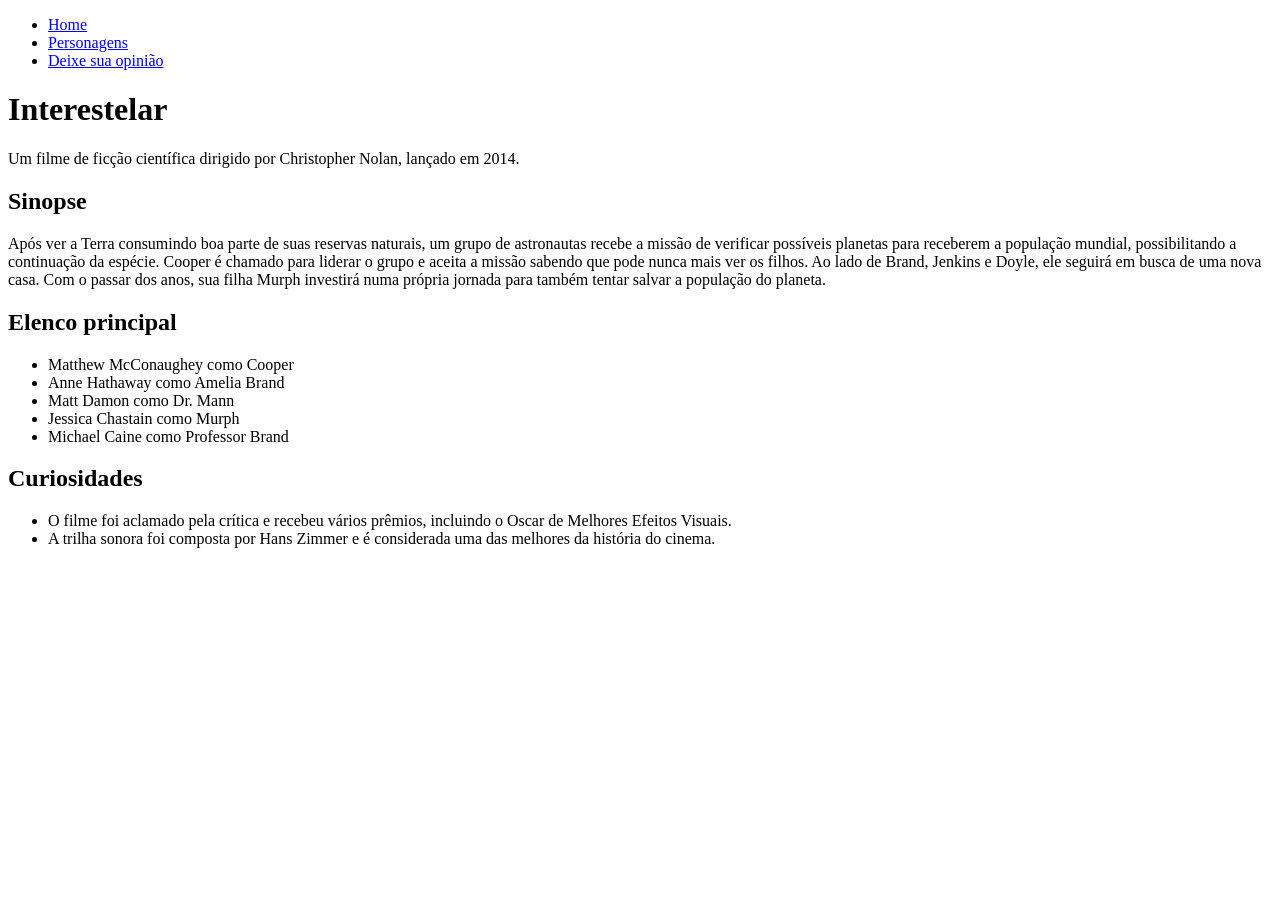
==== index.html @ 0f5fb320 "Iniciando projeto, adicionando arquivos iniciais do projeto." ====
<!DOCTYPE html>
<html lang="pt-br">

<head>
    <meta charset="UTF-8">
    <title>Interestelar</title>
    <link rel="stylesheet" href="styles.css">
    <link rel="icon" type="image/png" href="/imagens/icones/logo.png">
</head>

<body>
    <nav>
        <ul>
            <li><a href="#">Home</a></li>
            <li><a href=".html">Personagens</a></li>
            <li><a href="/forms.html">Deixe sua opinião</a></li>
        </ul>
    </nav>
    <header>
        <h1>Interestelar</h1>
        <p>Um filme de ficção científica dirigido por Christopher Nolan, lançado em 2014.</p>
    </header>
    <main>
        <section>
            <h2>Sinopse</h2>
            <p>Após ver a Terra consumindo boa parte de suas reservas naturais, um grupo de astronautas recebe a missão de verificar possíveis planetas para receberem a população mundial, possibilitando a continuação da espécie. Cooper é chamado para liderar o grupo e aceita a missão sabendo que pode nunca mais ver os filhos. Ao lado de Brand, Jenkins e Doyle, ele seguirá em busca de uma nova casa. Com o passar dos anos, sua filha Murph investirá numa própria jornada para também tentar salvar a população do planeta.</p>
        </section>
        <section>
            <h2>Elenco principal</h2>
            <ul>        
                <li>Matthew McConaughey como Cooper</li>
                <li>Anne Hathaway como Amelia Brand</li>
                <li>Matt Damon como Dr. Mann</li>
                <li>Jessica Chastain como Murph</li>
                <li>Michael Caine como Professor Brand</li>
            </ul>
        </section>
        <section>
            <h2>Curiosidades</h2>
            <ul>
                <li>O filme foi aclamado pela crítica e recebeu vários prêmios, incluindo o Oscar de Melhores Efeitos Visuais.</li>
                <li>A trilha sonora foi composta por Hans Zimmer e é considerada uma das melhores da história do cinema.</li>
            </ul>
        </section>
    </main>
    <footer>
        <p></p>
    </footer>
</body>

</html>
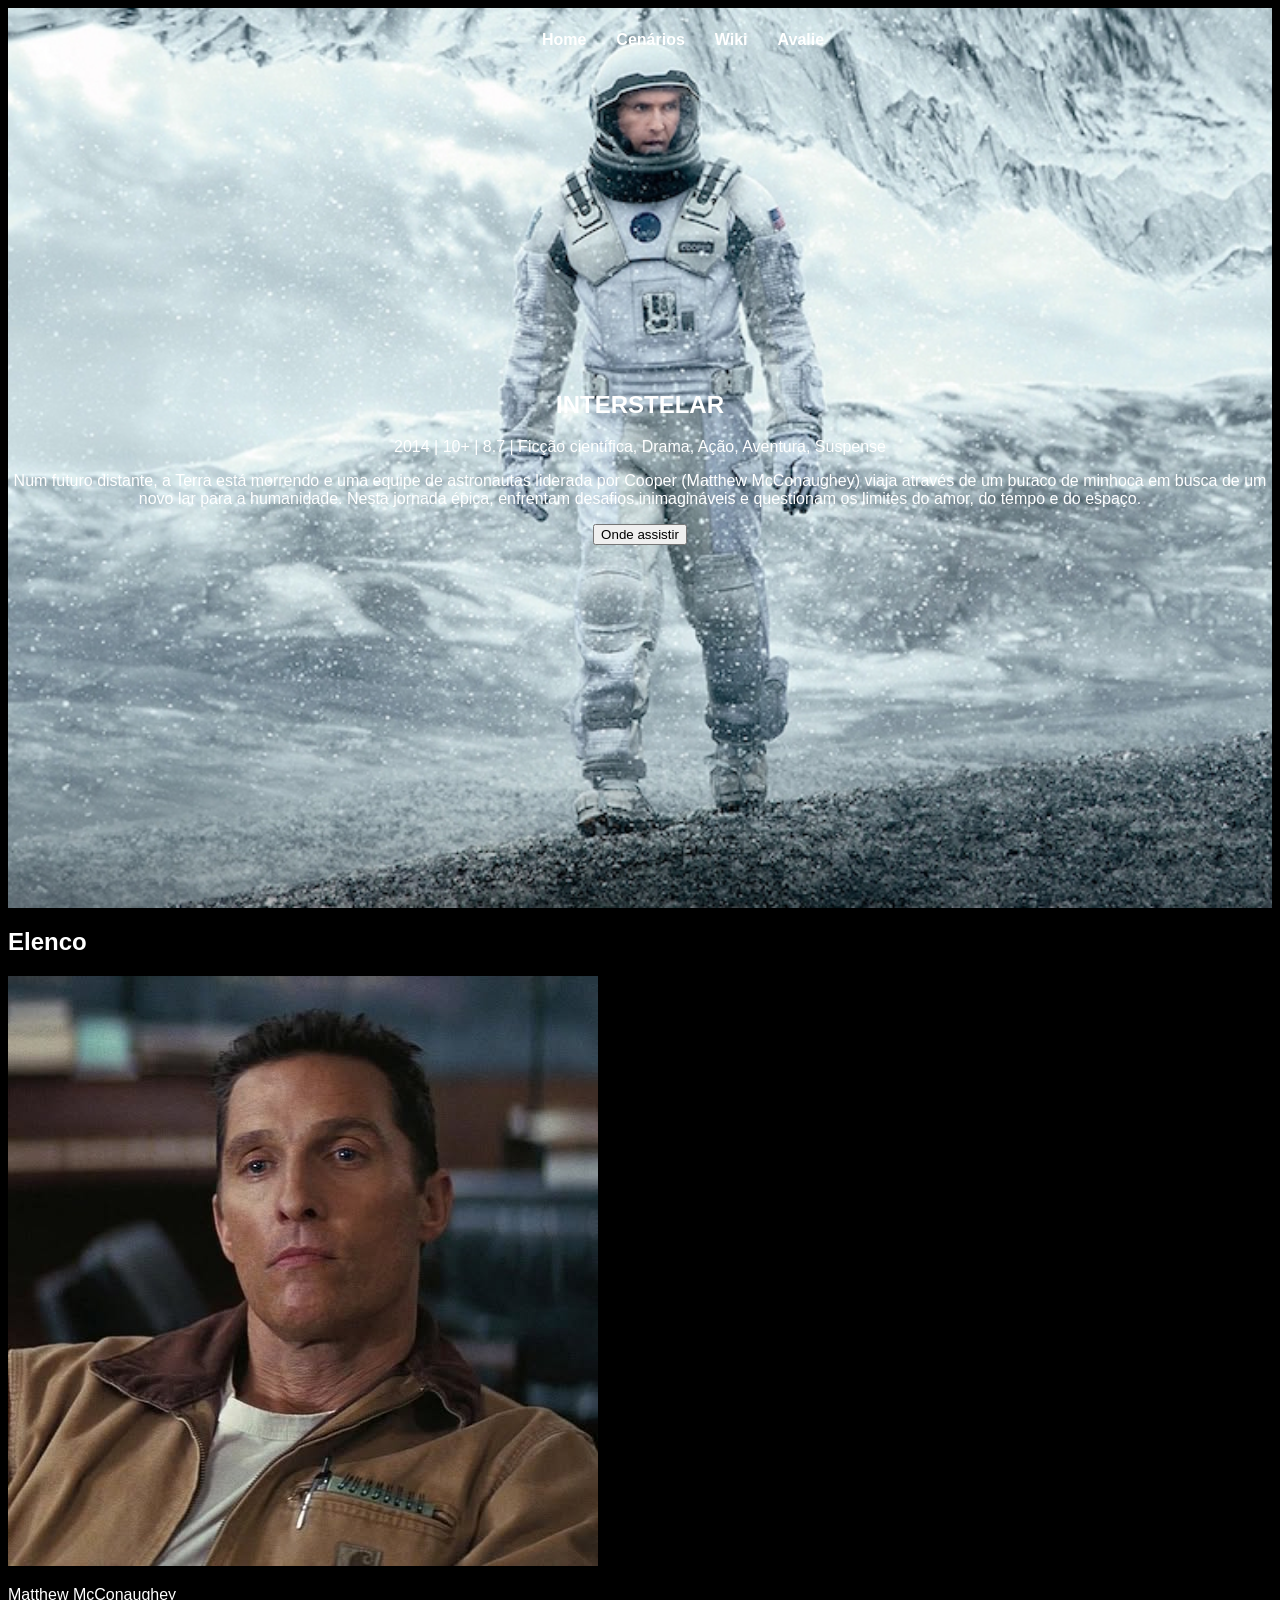
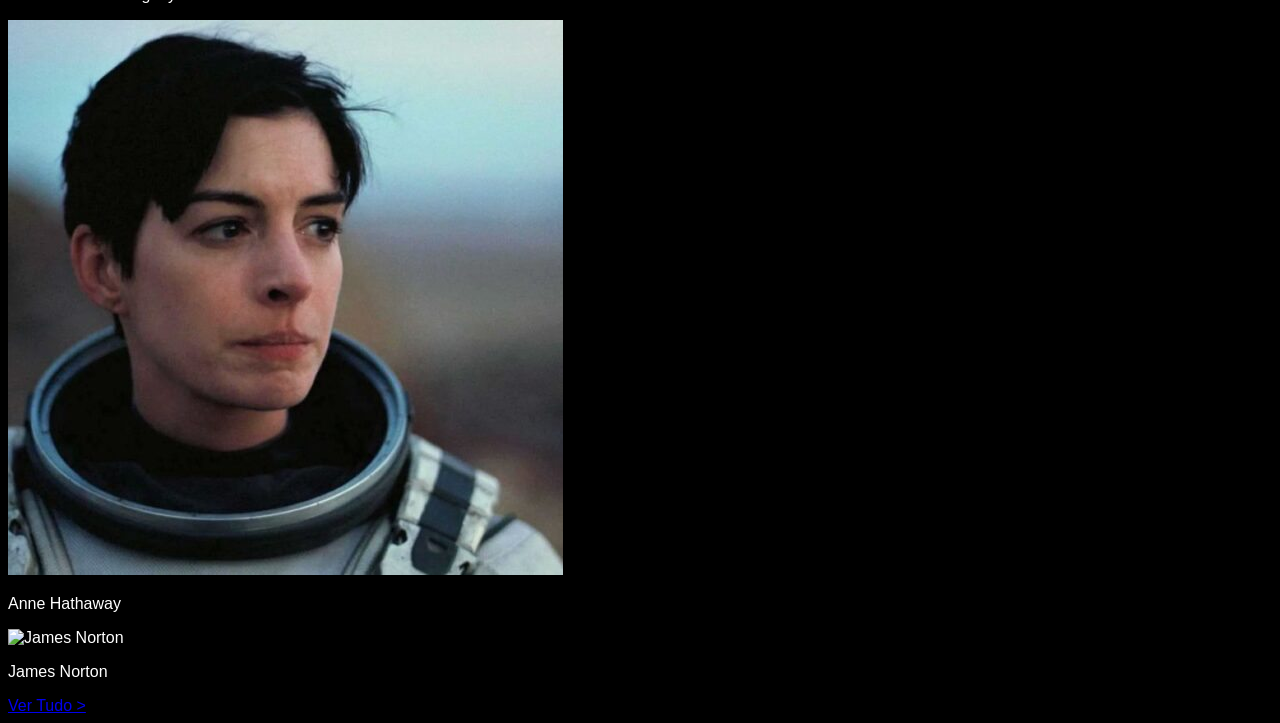
==== commit 96d6930f: "iniciando o codigo" ====
--- a/index.html
+++ b/index.html
@@ -1,51 +1,49 @@
 <!DOCTYPE html>
-<html lang="pt-br">
+<html lang="pt-BR">
+<head>
+  <meta charset="UTF-8">
+  <title>Interstelar</title>
+    <link rel="stylesheet" href="styles.css">
+</head>
+<body>
+  <header>
+    <nav class="navbar">
+      <ul>
+        <li><a href="#">Home</a></li>
+        <li><a href="#">Cenários</a></li>
+        <li><a href="#">Wiki</a></li>
+        <li><a href="#">Avalie</a></li>
+      </ul>
+    </nav>
+  </header>
 
-<head>
-    <meta charset="UTF-8">
-    <title>Interestelar</title>
-    <link rel="stylesheet" href="styles.css">
-    <link rel="icon" type="image/png" href="/imagens/icones/logo.png">
-</head>
+  <section class="hero">
+    <div>
+      <h1>INTERSTELAR</h1>
+      <p>2014 | 10+ | 8.7 | Ficção científica, Drama, Ação, Aventura, Suspense</p>
+      <p>
+        Num futuro distante, a Terra está morrendo e uma equipe de astronautas liderada por Cooper (Matthew McConaughey) viaja através de um buraco de minhoca em busca de um novo lar para a humanidade. Nesta jornada épica, enfrentam desafios inimagináveis e questionam os limites do amor, do tempo e do espaço.
+      </p>
+      <button>Onde assistir</button>
+    </div>
+  </section>
 
-<body>
-    <nav>
-        <ul>
-            <li><a href="#">Home</a></li>
-            <li><a href=".html">Personagens</a></li>
-            <li><a href="/forms.html">Deixe sua opinião</a></li>
-        </ul>
-    </nav>
-    <header>
-        <h1>Interestelar</h1>
-        <p>Um filme de ficção científica dirigido por Christopher Nolan, lançado em 2014.</p>
-    </header>
-    <main>
-        <section>
-            <h2>Sinopse</h2>
-            <p>Após ver a Terra consumindo boa parte de suas reservas naturais, um grupo de astronautas recebe a missão de verificar possíveis planetas para receberem a população mundial, possibilitando a continuação da espécie. Cooper é chamado para liderar o grupo e aceita a missão sabendo que pode nunca mais ver os filhos. Ao lado de Brand, Jenkins e Doyle, ele seguirá em busca de uma nova casa. Com o passar dos anos, sua filha Murph investirá numa própria jornada para também tentar salvar a população do planeta.</p>
-        </section>
-        <section>
-            <h2>Elenco principal</h2>
-            <ul>        
-                <li>Matthew McConaughey como Cooper</li>
-                <li>Anne Hathaway como Amelia Brand</li>
-                <li>Matt Damon como Dr. Mann</li>
-                <li>Jessica Chastain como Murph</li>
-                <li>Michael Caine como Professor Brand</li>
-            </ul>
-        </section>
-        <section>
-            <h2>Curiosidades</h2>
-            <ul>
-                <li>O filme foi aclamado pela crítica e recebeu vários prêmios, incluindo o Oscar de Melhores Efeitos Visuais.</li>
-                <li>A trilha sonora foi composta por Hans Zimmer e é considerada uma das melhores da história do cinema.</li>
-            </ul>
-        </section>
-    </main>
-    <footer>
-        <p></p>
-    </footer>
+  <section>
+    <h2>Elenco</h2>
+      <div> 
+        <img src="/imagens/elenco/matthew.jpg" alt="Matthew McConaughey">
+        <p>Matthew McConaughey</p>
+      </div>
+      <div>
+        <img src="/imagens/elenco/anne.jpg" alt="Anne Hathaway">
+        <p>Anne Hathaway</p>
+      </div>
+      <div>
+        <img src="foto3.jpg" alt="James Norton">
+        <p>James Norton</p>
+      </div>
+    </div>
+    <a href="#">Ver Tudo ></a>
+  </section>
 </body>
-
-</html>
+</html>    
--- a/styles.css
+++ b/styles.css
@@ -0,0 +1,37 @@
+body {
+  font-family: 'Open Sans', sans-serif;
+  color: #fff;
+  background-color: #000;
+}
+
+.navbar {
+  background: rgba(0,0,0,0.0);
+  padding: 15px;
+  position: fixed;
+  width: 100%;
+  top: 0;
+  z-index: 100;
+}
+
+.navbar ul {
+  list-style: none;
+  display: flex;
+  justify-content: center;
+  gap: 30px;
+}
+
+.navbar a {
+  color: #fff;
+  text-decoration: none;
+  font-weight: bold;
+}
+
+.hero {
+  height: 100vh;
+  background: url('/imagens/interstellar.webp') no-repeat center center/cover;
+  position: relative;
+  display: flex;
+  align-items: center;
+  justify-content: center;
+  text-align: center;
+}
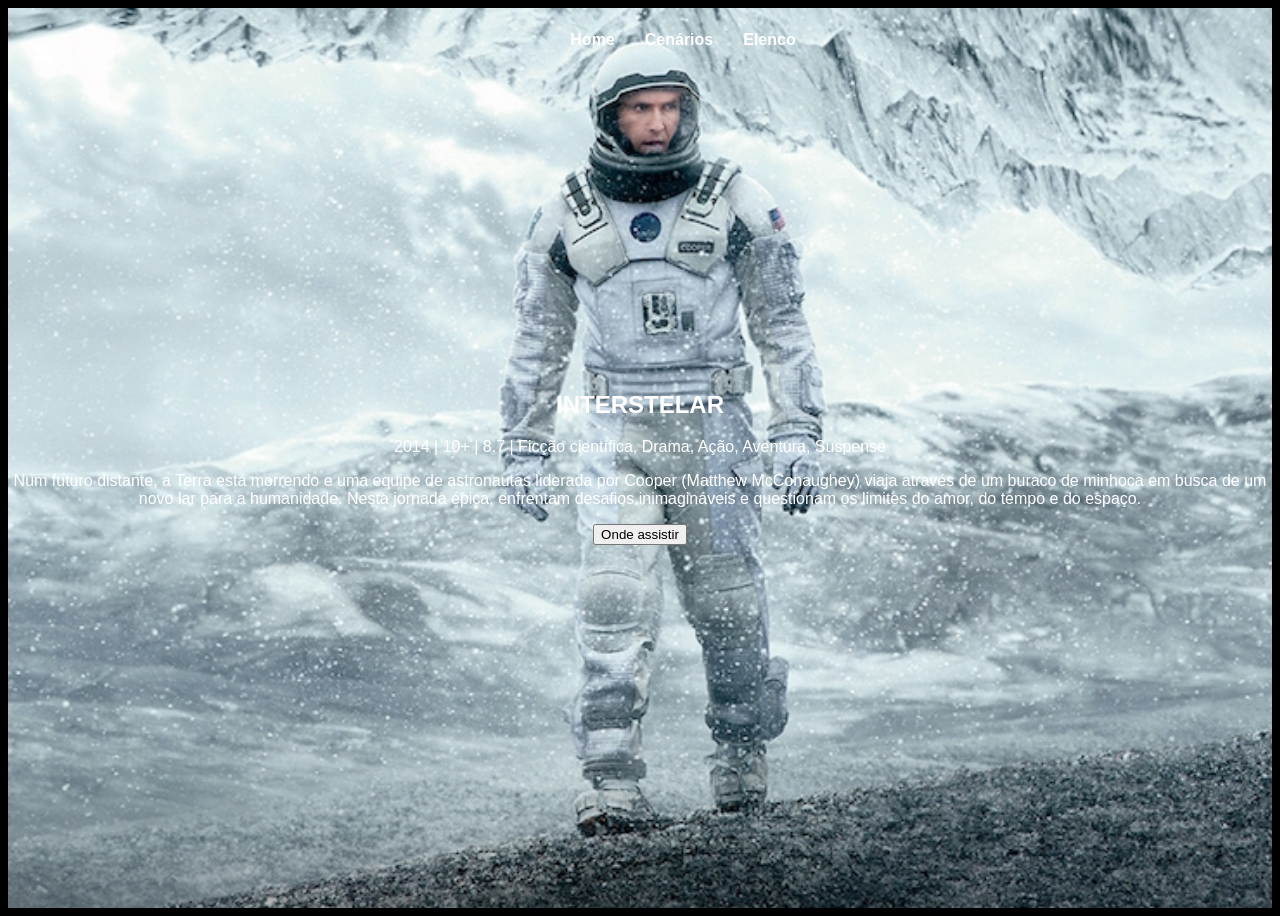
==== commit 032df9d7: "complementando o elenco" ====
--- a/index.html
+++ b/index.html
@@ -9,10 +9,9 @@
   <header>
     <nav class="navbar">
       <ul>
-        <li><a href="#">Home</a></li>
-        <li><a href="#">Cenários</a></li>
-        <li><a href="#">Wiki</a></li>
-        <li><a href="#">Avalie</a></li>
+        <li><a href="index.html">Home</a></li>
+        <li><a href="cenarios.html">Cenários</a></li>
+        <li><a href="elenco.html">Elenco</a></li>
       </ul>
     </nav>
   </header>
@@ -28,22 +27,6 @@
     </div>
   </section>
 
-  <section>
-    <h2>Elenco</h2>
-      <div> 
-        <img src="/imagens/elenco/matthew.jpg" alt="Matthew McConaughey">
-        <p>Matthew McConaughey</p>
-      </div>
-      <div>
-        <img src="/imagens/elenco/anne.jpg" alt="Anne Hathaway">
-        <p>Anne Hathaway</p>
-      </div>
-      <div>
-        <img src="foto3.jpg" alt="James Norton">
-        <p>James Norton</p>
-      </div>
-    </div>
-    <a href="#">Ver Tudo ></a>
-  </section>
+  
 </body>
 </html>    
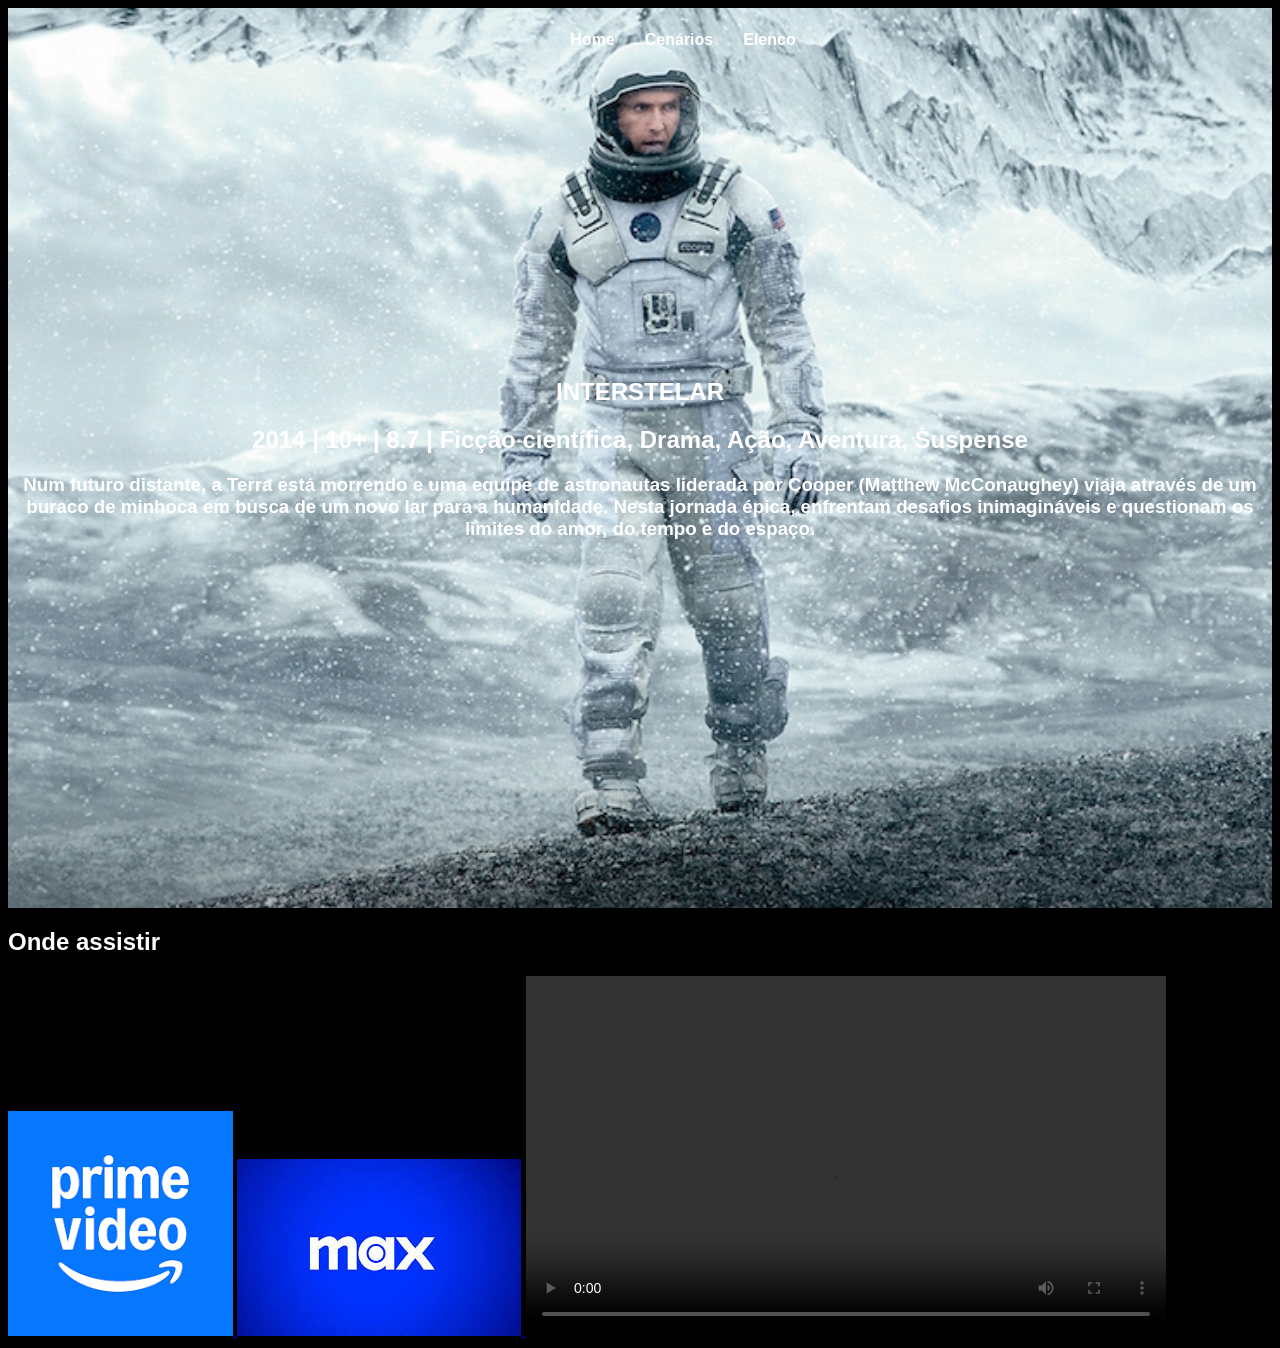
==== commit b91765a7: "adicionando informacoes" ====
--- a/index.html
+++ b/index.html
@@ -19,14 +19,30 @@
   <section class="hero">
     <div>
       <h1>INTERSTELAR</h1>
-      <p>2014 | 10+ | 8.7 | Ficção científica, Drama, Ação, Aventura, Suspense</p>
-      <p>
+      <h2>2014 | 10+ | 8.7 | Ficção científica, Drama, Ação, Aventura, Suspense</h2>
+      <h3>
         Num futuro distante, a Terra está morrendo e uma equipe de astronautas liderada por Cooper (Matthew McConaughey) viaja através de um buraco de minhoca em busca de um novo lar para a humanidade. Nesta jornada épica, enfrentam desafios inimagináveis e questionam os limites do amor, do tempo e do espaço.
-      </p>
-      <button>Onde assistir</button>
+      </h3>
     </div>
   </section>
 
-  
+  <section>
+    <h2>Onde assistir</h2>
+    <div>
+      <a href="https://www.primevideo.com/detail/0KQ9X8Z5L1QG2V3K7Z6F8X9Y0" target="_blank">
+        <img src="/imagens/prime.png" alt="Prime Video">
+      </a> 
+      <a href="https://www.hbomax.com/pt-br/series/urn:hbo:series:GXdu9QwL8rjHkQEAAAAA" target="_blank">
+        <img src="/imagens/MAX.jpg" alt="HBO Max">
+      </a>
+
+      <video width="640" height="360" controls>
+        <source src="./audio/trailer.mp4" type="trailer" />
+      </video>
+
+    </div>
+
+  </section>
+
 </body>
-</html>    +</html> 
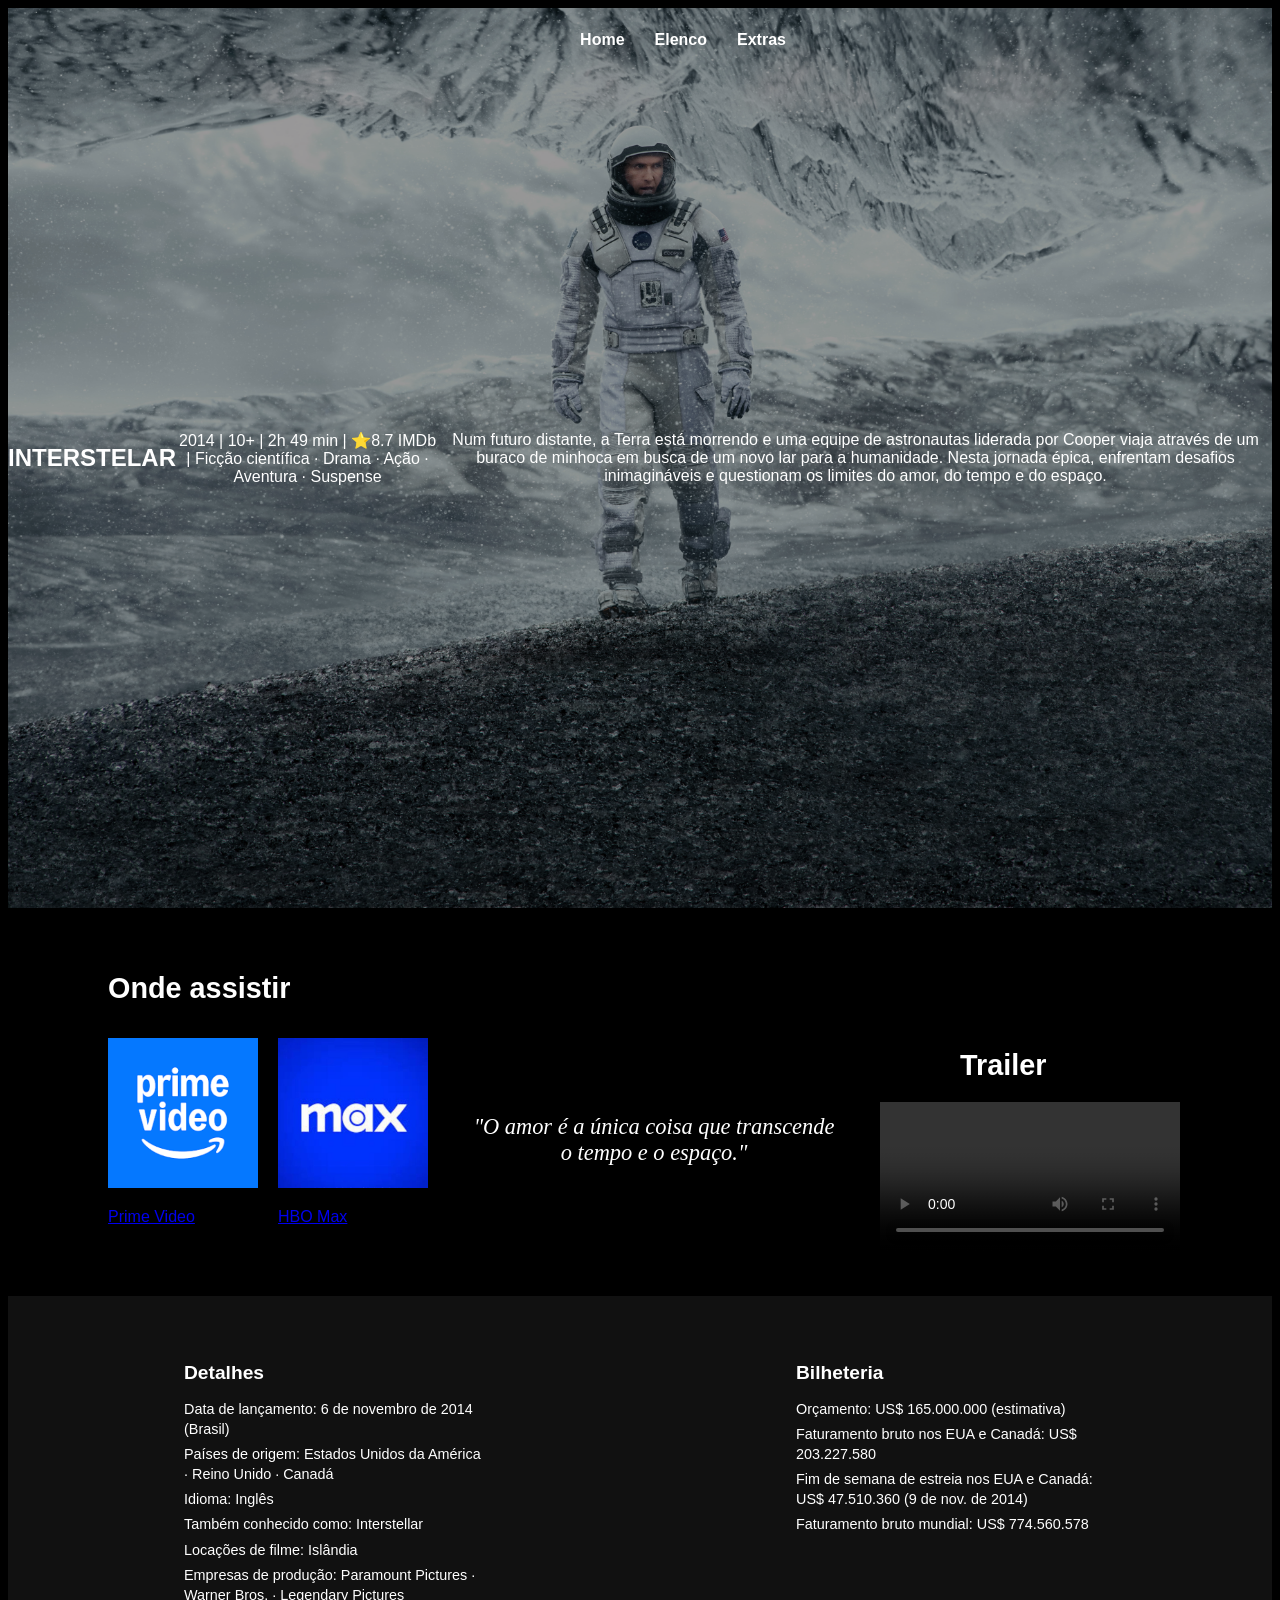
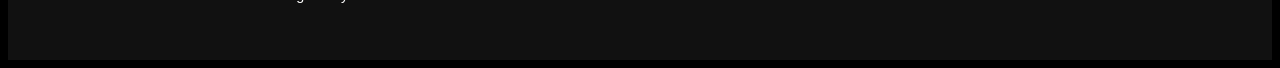
==== commit e9948001: "Progredindo no codigo da pagina principal." ====
--- a/index.html
+++ b/index.html
@@ -2,47 +2,73 @@
 <html lang="pt-BR">
 <head>
   <meta charset="UTF-8">
-  <title>Interstelar</title>
-    <link rel="stylesheet" href="styles.css">
+  <title>Interestelar</title>
+  <link rel="stylesheet" href="styles.css">
 </head>
 <body>
   <header>
     <nav class="navbar">
       <ul>
         <li><a href="index.html">Home</a></li>
-        <li><a href="cenarios.html">Cenários</a></li>
         <li><a href="elenco.html">Elenco</a></li>
+        <li><a href="extras.html">Extras</a></li>
       </ul>
     </nav>
   </header>
 
   <section class="hero">
+    <h1>INTERSTELAR</h1>
+    <p class="info"> 2014 | 10+ | 2h 49 min | ⭐8.7 IMDb | Ficção científica · Drama · Ação · Aventura · Suspense</p>
+    <p class="descricao">Num futuro distante, a Terra está morrendo e uma equipe de astronautas liderada por Cooper viaja através de um buraco de minhoca em busca de um novo lar para a humanidade. Nesta jornada épica, enfrentam desafios inimagináveis e questionam os limites do amor, do tempo e do espaço.</p>
+  </section>
+  
+<section class="onde-assistir">
+  <h2>Onde assistir</h2>
+
+  <div class="conteudo">
+    <div class="logos">
+      <a href="https://www.primevideo.com/-/pt/detail/Interestelar/0PUNMGZEWOMYFKR1XIGOLTL2YM" target="_blank">
+        <img src="/imagens/prime.png" alt="Prime Video">
+        <p>Prime Video</p>
+      </a>
+      <a href="https://www.hbomax.com/br/pt/movies/interestelar/aa5b9295-8f9c-44f5-809b-3f2b84badfbf?utm_source=universal_search" target="_blank">
+        <img src="/imagens/MAX.jpg" alt="HBO Max">
+        <p>HBO Max</p>
+      </a>
+    </div>
+
+    <div class="frase">
+      <p>"O amor é a única coisa que transcende o tempo e o espaço."</p>
+    </div>
+
     <div>
-      <h1>INTERSTELAR</h1>
-      <h2>2014 | 10+ | 8.7 | Ficção científica, Drama, Ação, Aventura, Suspense</h2>
-      <h3>
-        Num futuro distante, a Terra está morrendo e uma equipe de astronautas liderada por Cooper (Matthew McConaughey) viaja através de um buraco de minhoca em busca de um novo lar para a humanidade. Nesta jornada épica, enfrentam desafios inimagináveis e questionam os limites do amor, do tempo e do espaço.
-      </h3>
+      <h2>Trailer</h2>
+      <video controls>
+        <source src="/audio/trailer.mp4" type="video/mp4" />
+      </video>
     </div>
+  </div>
+</section>
+
+  <footer>
+  <section>
+    <h2>Detalhes</h2>
+    <p>Data de lançamento: 6 de novembro de 2014 (Brasil)</p>
+    <p>Países de origem: Estados Unidos da América · Reino Unido · Canadá</p>
+    <p>Idioma: Inglês</p>
+    <p>Também conhecido como: Interstellar</p>
+    <p>Locações de filme: Islândia</p>
+    <p>Empresas de produção: Paramount Pictures · Warner Bros. · Legendary Pictures</p>
   </section>
 
   <section>
-    <h2>Onde assistir</h2>
-    <div>
-      <a href="https://www.primevideo.com/detail/0KQ9X8Z5L1QG2V3K7Z6F8X9Y0" target="_blank">
-        <img src="/imagens/prime.png" alt="Prime Video">
-      </a> 
-      <a href="https://www.hbomax.com/pt-br/series/urn:hbo:series:GXdu9QwL8rjHkQEAAAAA" target="_blank">
-        <img src="/imagens/MAX.jpg" alt="HBO Max">
-      </a>
-
-      <video width="640" height="360" controls>
-        <source src="./audio/trailer.mp4" type="trailer" />
-      </video>
-
-    </div>
-
+    <h2>Bilheteria</h2>
+    <p>Orçamento: US$ 165.000.000 (estimativa)</p>
+    <p>Faturamento bruto nos EUA e Canadá: US$ 203.227.580</p>
+    <p>Fim de semana de estreia nos EUA e Canadá: US$ 47.510.360 (9 de nov. de 2014)</p>
+    <p>Faturamento bruto mundial: US$ 774.560.578</p>
   </section>
+</footer>
 
 </body>
 </html> 
--- a/styles.css
+++ b/styles.css
@@ -1,5 +1,5 @@
 body {
-  font-family: 'Open Sans', sans-serif;
+  font-family: 'Arial', sans-serif;
   color: #fff;
   background-color: #000;
 }
@@ -28,10 +28,112 @@
 
 .hero {
   height: 100vh;
-  background: url('/imagens/interstellar.webp') no-repeat center center/cover;
+   background: url('/imagens/interestellar.jpg') no-repeat center center/cover;
   position: relative;
   display: flex;
   align-items: center;
   justify-content: center;
   text-align: center;
 }
+
+.hero::before {
+  content: "";
+  position: absolute;
+  top: 0; left: 0; right: 0; bottom: 0;
+  background: rgba(0,0,0,0.4);
+}
+.hero h1, .hero p {
+  position: relative;
+  z-index: 1;
+}
+
+.onde-assistir {
+  padding: 40px 20px;
+}
+
+.onde-assistir h2 {
+  margin-bottom: 20px;
+  font-size: 1.8em;
+  text-align: left;
+  margin-left: 80px;
+}
+
+.conteudo {
+  display: grid;
+  grid-template-columns: 1fr 1fr 1fr;
+  align-items: center;
+  gap: 40px;
+}
+
+.logos {
+  display: flex;
+  gap: 20px;
+  justify-content: flex-start;
+  margin-left: 80px;
+}
+
+.logos img {
+  width: 150px;
+  height: auto;
+}
+
+.frase {
+  text-align: center;
+  font-family: 'Cinzel', serif;
+  font-size: 1.4em;
+  font-style: italic;
+  color: var(--cor-destaque);
+}
+
+.trailer {
+  display: flex;
+  justify-content: flex-start;
+  margin-left: -40px;
+}
+
+.trailer video {
+  max-width: 600px;
+  width: 100%;
+  border: 2px solid var(--cor-texto);
+  border-radius: 8px;
+}
+/* Responsividade */
+@media (max-width: 900px) {
+  .conteudo {
+    flex-direction: column;
+    align-items: center;
+  }
+  .onde-assistir h2 {
+    text-align: center;
+  }
+  .trailer {
+    justify-content: center;
+  }
+}
+
+footer {
+  background-color: #111;
+  padding: 40px 20px;
+  display: flex;
+  justify-content: space-around;
+  flex-wrap: wrap;
+  color: #fff;
+}
+
+footer section {
+  max-width: 300px;
+  margin: 10px;
+}
+
+footer h2 {
+  margin-bottom: 15px;
+  font-size: 1.2em;
+  color: #fff;
+}
+
+footer p {
+  margin: 5px 0;
+  font-size: 0.9em;
+  line-height: 1.4;
+}
+
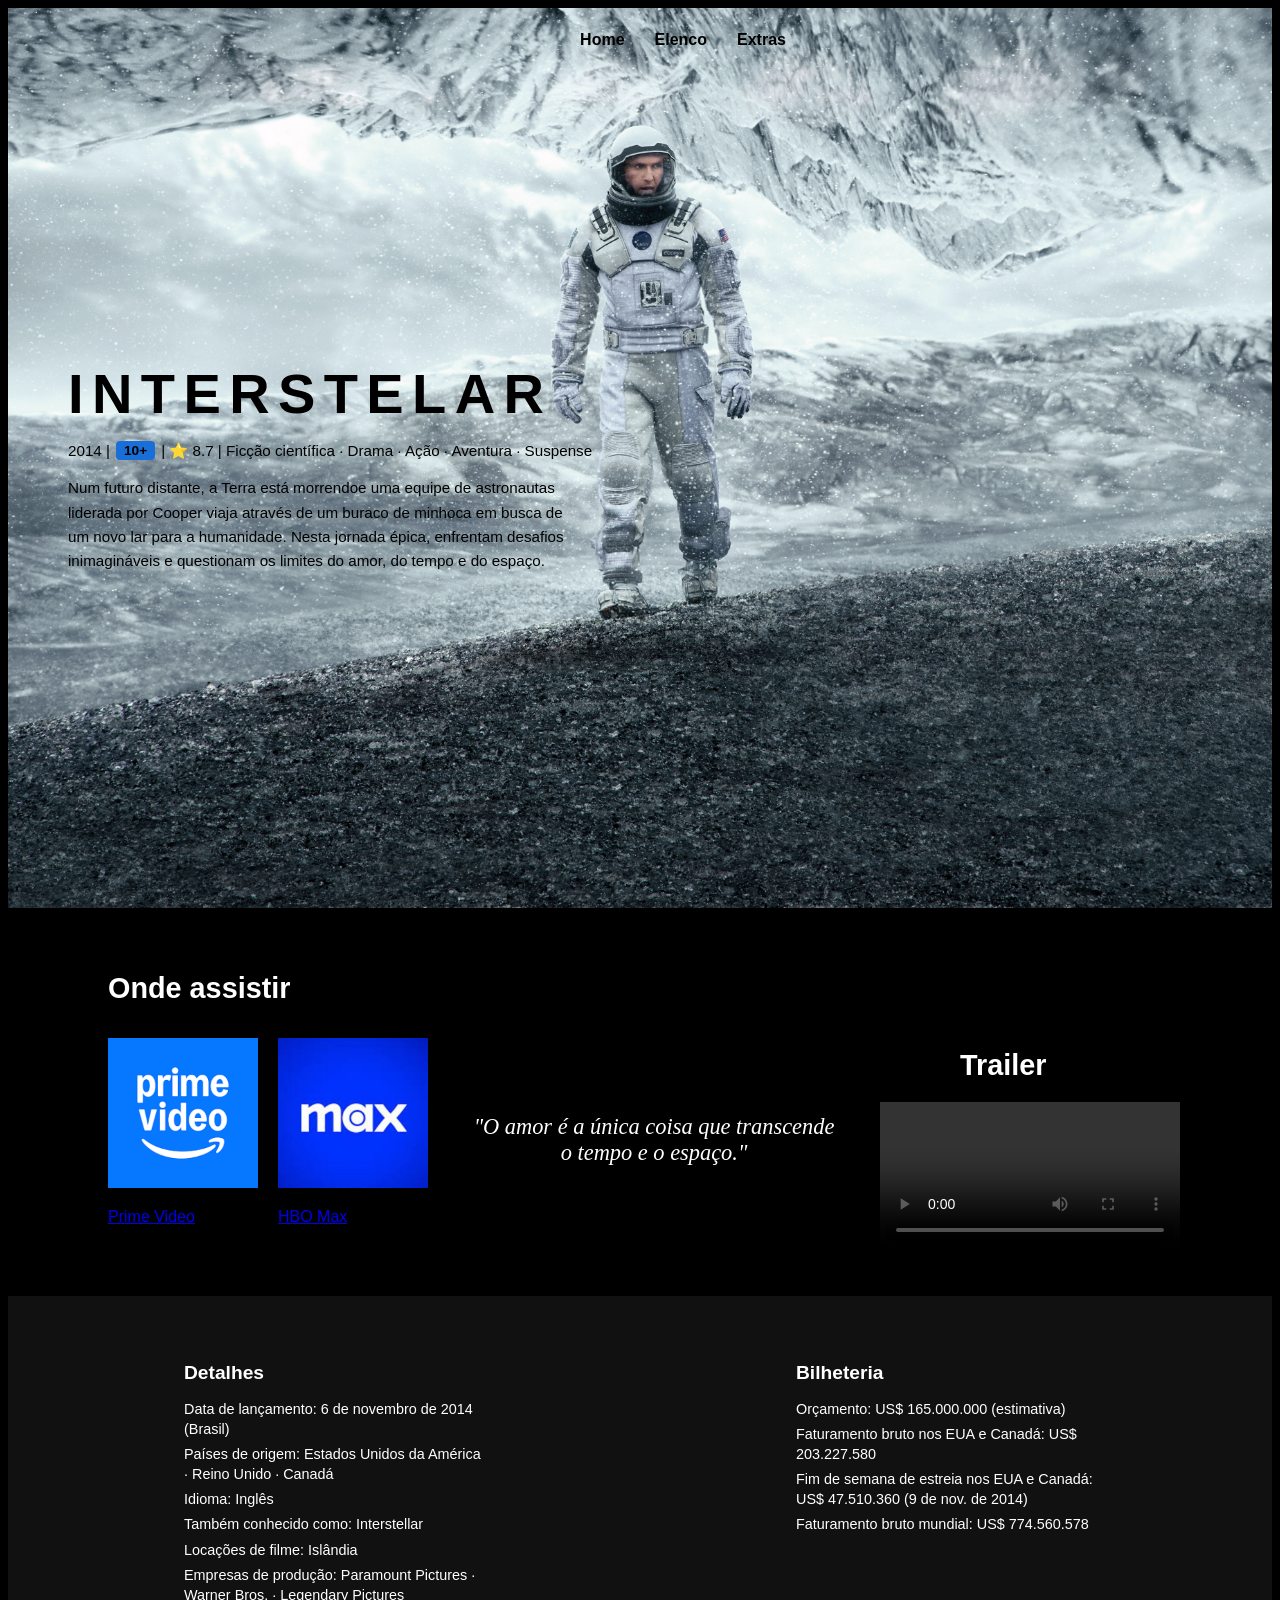
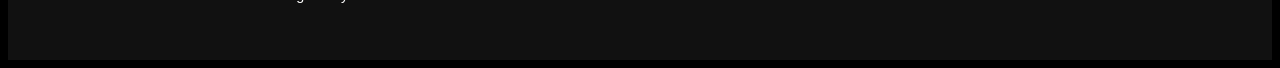
==== commit ac381979: "Progredindo na aba eleco" ====
--- a/index.html
+++ b/index.html
@@ -17,9 +17,16 @@
   </header>
 
   <section class="hero">
-    <h1>INTERSTELAR</h1>
-    <p class="info"> 2014 | 10+ | 2h 49 min | ⭐8.7 IMDb | Ficção científica · Drama · Ação · Aventura · Suspense</p>
-    <p class="descricao">Num futuro distante, a Terra está morrendo e uma equipe de astronautas liderada por Cooper viaja através de um buraco de minhoca em busca de um novo lar para a humanidade. Nesta jornada épica, enfrentam desafios inimagináveis e questionam os limites do amor, do tempo e do espaço.</p>
+    <div class="hero-content">
+      <h1>INTERSTELAR</h1>
+      <p class="info">2014 | <span class="badge">10+</span> | ⭐ 8.7 | Ficção científica · Drama · Ação · Aventura · Suspense</p>
+      <p class="descricao">
+        Num futuro distante, a Terra está morrendoe uma equipe de astronautas liderada
+        por Cooper viaja através de um buraco de minhoca em busca
+        de um novo lar para a humanidade. Nesta jornada épica, enfrentam desafios
+        inimagináveis e questionam os limites do amor, do tempo e do espaço.
+      </p>
+    </div>
   </section>
   
 <section class="onde-assistir">
--- a/styles.css
+++ b/styles.css
@@ -21,30 +21,60 @@
 }
 
 .navbar a {
-  color: #fff;
+  color: #000000;
   text-decoration: none;
   font-weight: bold;
 }
 
 .hero {
   height: 100vh;
-   background: url('/imagens/interestellar.jpg') no-repeat center center/cover;
-  position: relative;
-  display: flex;
-  align-items: center;
-  justify-content: center;
-  text-align: center;
-}
-
-.hero::before {
-  content: "";
-  position: absolute;
-  top: 0; left: 0; right: 0; bottom: 0;
-  background: rgba(0,0,0,0.4);
-}
-.hero h1, .hero p {
+  background: url('/imagens/interestellar.jpg') no-repeat center center/cover;
+  position: relative;
+  display: flex;
+  align-items: center;        /* centralizado verticalmente */
+  justify-content: flex-start;
+  text-align: left;
+  padding-left: 60px;
+}
+
+.hero-content {
   position: relative;
   z-index: 1;
+  max-width: 500px;
+  color: #000000;
+}
+
+.hero h1 {
+  font-size: 3.5em;
+  letter-spacing: 0.15em;
+  margin-bottom: 12px;
+  font-weight: bold;
+}
+
+.hero .info {
+  font-size: 0.95em;
+  margin-bottom: 16px;
+  display: flex;
+  align-items: center;
+  gap: 6px;
+  flex-wrap: nowrap;   /* impede quebra de linha */
+  white-space: nowrap;
+}
+
+.badge {
+  background-color: #1a6ed8;
+  color: #000000;
+  padding: 2px 8px;
+  border-radius: 4px;
+  font-weight: bold;
+  font-size: 0.9em;
+}
+
+.hero .descricao {
+  font-size: 0.95em;
+  line-height: 1.6;
+  margin-bottom: 28px;
+  color: #000000;
 }
 
 .onde-assistir {
@@ -137,3 +167,125 @@
   line-height: 1.4;
 }
 
+.elenco-page {
+  background-color: #f5f5f5;
+  min-height: 100vh;
+  padding-top: 80px;
+}
+
+.elenco-hero {
+  height: 35vh;
+  background: url('/imagens/interestellar.jpg') no-repeat center 30%/cover;
+  position: relative;
+  display: flex;
+  align-items: center;
+  padding-left: 60px;
+}
+
+.elenco-hero::before {
+  content: "";
+  position: absolute;
+  inset: 0;
+  background: rgba(255,255,255,0.35);
+}
+
+.elenco-hero h1 {
+  position: relative;
+  z-index: 1;
+  font-size: 3em;
+  letter-spacing: 0.15em;
+  color: #000;
+  font-weight: bold;
+}
+
+.elenco-hero h1 span {
+  font-size: 0.45em;
+  letter-spacing: 0.05em;
+  display: block;
+  margin-top: 4px;
+  color: #222;
+  font-weight: normal;
+}
+
+.secao {
+  padding: 50px 60px 40px;
+  background-color: #f5f5f5;
+}
+
+.secao:nth-child(even) {
+  background-color: #eaeaea;
+}
+
+.secao h2 {
+  font-size: 1.6em;
+  font-weight: bold;
+  color: #000;
+  margin-bottom: 30px;
+  border-left: 4px solid #1a6ed8;
+  padding-left: 14px;
+  letter-spacing: 0.05em;
+}
+
+.cards-grid {
+  display: flex;
+  flex-wrap: wrap;
+  justify-content: center;
+  gap: 28px;
+}
+
+.card {
+  width: 170px;
+  flex-shrink: 0;
+}
+
+
+.card img {
+  width: 100%;
+  aspect-ratio: 3/4;
+  object-fit: cover;
+  object-position: top;
+  border-radius: 8px;
+  margin-bottom: 10px;
+  display: block;
+  background-color: #ccc;
+}
+
+.card-placeholder {
+  width: 100%;
+  aspect-ratio: 3/4;
+  background-color: #c8c8c8;
+  border-radius: 8px;
+  margin-bottom: 10px;
+  display: flex;
+  align-items: center;
+  justify-content: center;
+  font-size: 2.8em;
+}
+
+.card h3 {
+  font-size: 0.9em;
+  font-weight: bold;
+  color: #000;
+  margin: 0 0 3px;
+}
+
+.card .papel {
+  font-size: 0.78em;
+  color: #1a6ed8;
+  font-weight: bold;
+  margin: 0 0 6px;
+}
+
+.card .descricao {
+  font-size: 0.75em;
+  color: #444;
+  line-height: 1.4;
+  margin: 0;
+}
+
+@media (max-width: 768px) {
+  .secao { padding: 36px 20px 28px; }
+  .elenco-hero { padding-left: 24px; }
+  .elenco-hero h1 { font-size: 2em; }
+  .cards-grid { grid-template-columns: repeat(auto-fill, minmax(130px, 1fr)); gap: 16px; }
+}
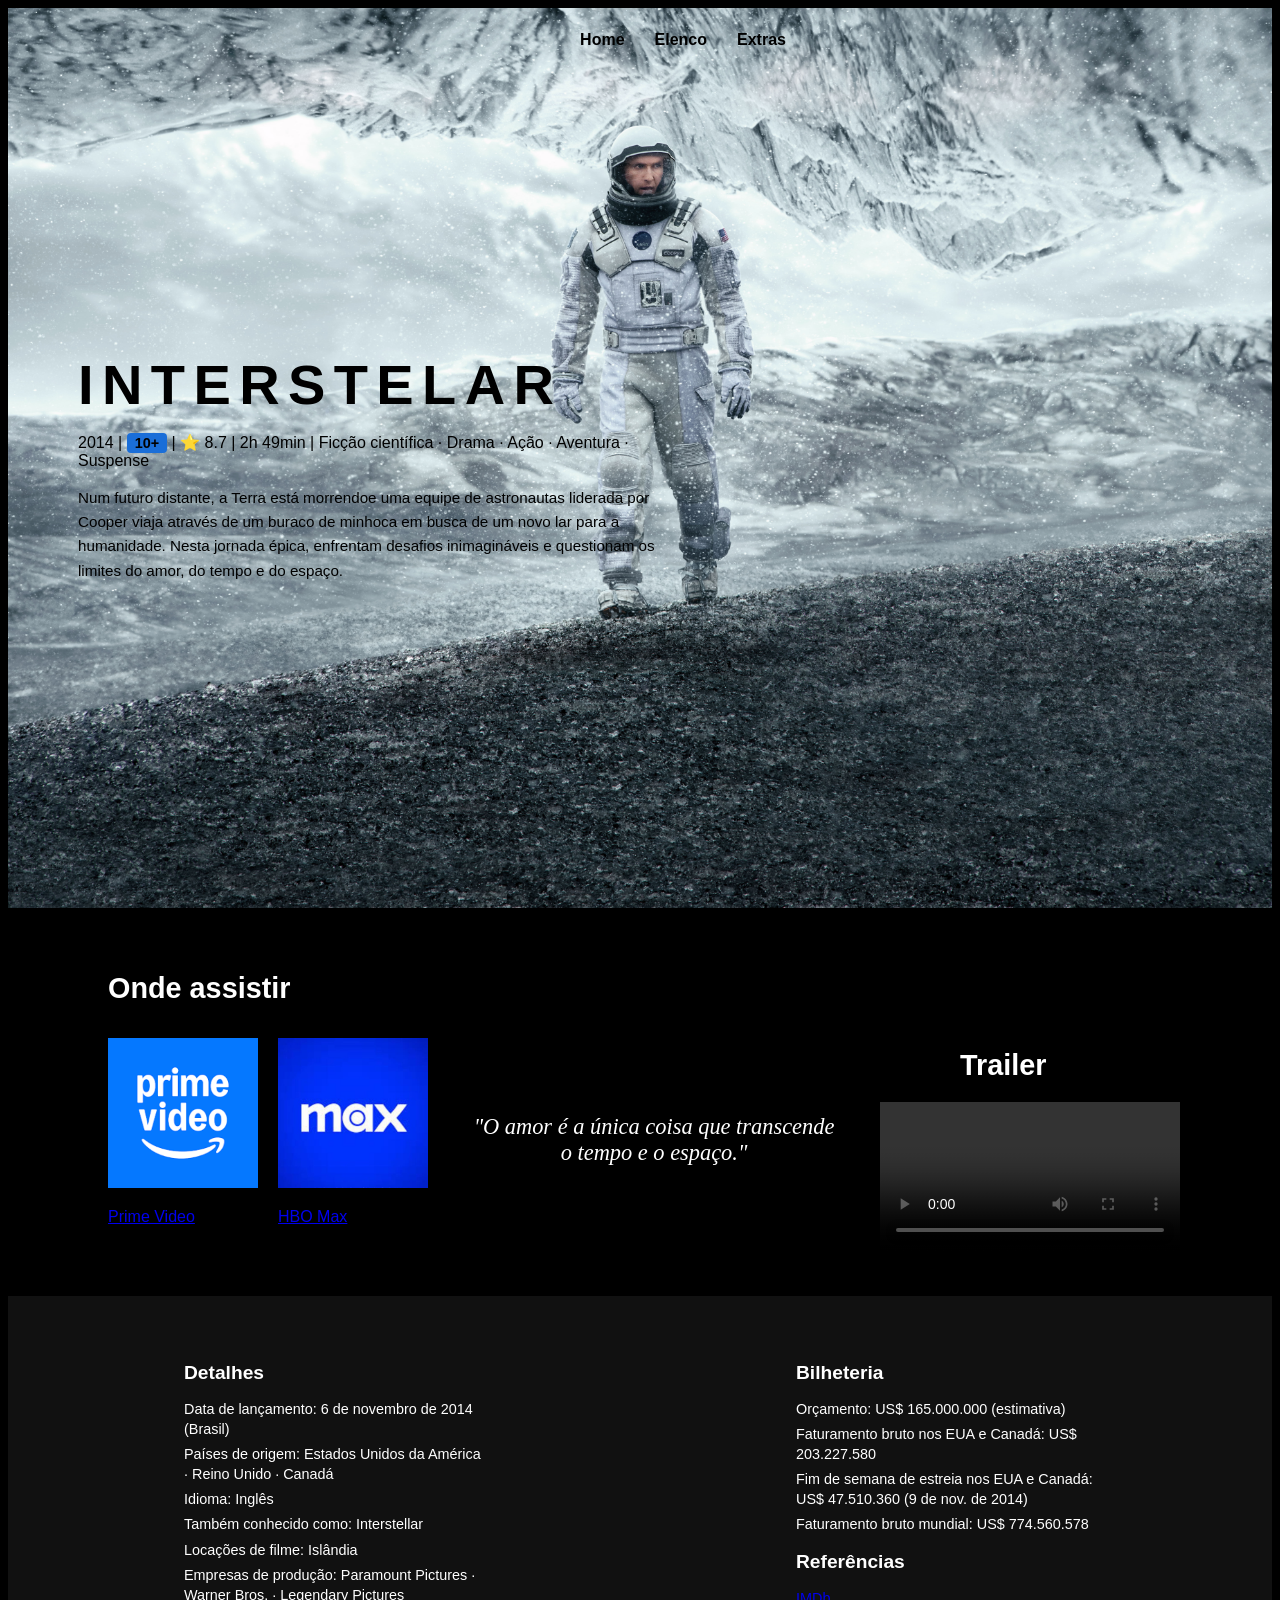
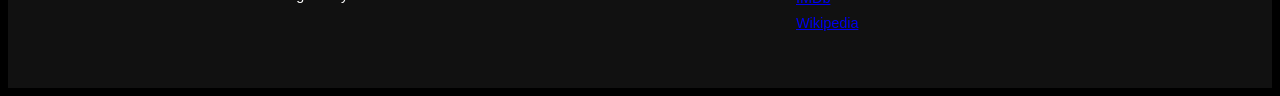
==== commit 598b36a7: "Finalizando codigos" ====
--- a/index.html
+++ b/index.html
@@ -1,11 +1,17 @@
 <!DOCTYPE html>
 <html lang="pt-BR">
+
 <head>
   <meta charset="UTF-8">
   <title>Interestelar</title>
   <link rel="stylesheet" href="styles.css">
 </head>
+
 <body>
+  <audio autoplay hidden loop>
+    <source src="/audio/theme.mp3" type="audio/mpeg">
+  </audio>
+
   <header>
     <nav class="navbar">
       <ul>
@@ -17,9 +23,10 @@
   </header>
 
   <section class="hero">
-    <div class="hero-content">
+    <div class="hero-conteudo">
       <h1>INTERSTELAR</h1>
-      <p class="info">2014 | <span class="badge">10+</span> | ⭐ 8.7 | Ficção científica · Drama · Ação · Aventura · Suspense</p>
+      <p class="info">2014 | <span class="idade">10+</span> | ⭐ 8.7 | 2h 49min | Ficção científica · Drama · Ação ·
+        Aventura · Suspense</p>
       <p class="descricao">
         Num futuro distante, a Terra está morrendoe uma equipe de astronautas liderada
         por Cooper viaja através de um buraco de minhoca em busca
@@ -28,54 +35,60 @@
       </p>
     </div>
   </section>
-  
-<section class="onde-assistir">
-  <h2>Onde assistir</h2>
 
-  <div class="conteudo">
-    <div class="logos">
-      <a href="https://www.primevideo.com/-/pt/detail/Interestelar/0PUNMGZEWOMYFKR1XIGOLTL2YM" target="_blank">
-        <img src="/imagens/prime.png" alt="Prime Video">
-        <p>Prime Video</p>
-      </a>
-      <a href="https://www.hbomax.com/br/pt/movies/interestelar/aa5b9295-8f9c-44f5-809b-3f2b84badfbf?utm_source=universal_search" target="_blank">
-        <img src="/imagens/MAX.jpg" alt="HBO Max">
-        <p>HBO Max</p>
-      </a>
+  <section class="assistir">
+    <h2>Onde assistir</h2>
+
+    <div class="conteudo">
+      <div class="logos">
+        <a href="https://www.primevideo.com/-/pt/detail/Interestelar/0PUNMGZEWOMYFKR1XIGOLTL2YM" target="_blank">
+          <img src="/imagens/prime.png" alt="Prime Video">
+          <p>Prime Video</p>
+        </a>
+        <a href="https://www.hbomax.com/br/pt/movies/interestelar/aa5b9295-8f9c-44f5-809b-3f2b84badfbf?utm_source=universal_search"
+          target="_blank">
+          <img src="/imagens/MAX.jpg" alt="HBO Max">
+          <p>HBO Max</p>
+        </a>
+      </div>
+
+      <div class="frase">
+        <p>"O amor é a única coisa que transcende o tempo e o espaço."</p>
+      </div>
+
+      <div>
+        <h2>Trailer</h2>
+        <video controls>
+          <source src="/audio/trailer.mp4" type="video/mp4">
+        </video>
+      </div>
     </div>
-
-    <div class="frase">
-      <p>"O amor é a única coisa que transcende o tempo e o espaço."</p>
-    </div>
-
-    <div>
-      <h2>Trailer</h2>
-      <video controls>
-        <source src="/audio/trailer.mp4" type="video/mp4" />
-      </video>
-    </div>
-  </div>
-</section>
+  </section>
 
   <footer>
-  <section>
-    <h2>Detalhes</h2>
-    <p>Data de lançamento: 6 de novembro de 2014 (Brasil)</p>
-    <p>Países de origem: Estados Unidos da América · Reino Unido · Canadá</p>
-    <p>Idioma: Inglês</p>
-    <p>Também conhecido como: Interstellar</p>
-    <p>Locações de filme: Islândia</p>
-    <p>Empresas de produção: Paramount Pictures · Warner Bros. · Legendary Pictures</p>
-  </section>
+    <section>
+      <h2>Detalhes</h2>
+      <p>Data de lançamento: 6 de novembro de 2014 (Brasil)</p>
+      <p>Países de origem: Estados Unidos da América · Reino Unido · Canadá</p>
+      <p>Idioma: Inglês</p>
+      <p>Também conhecido como: Interstellar</p>
+      <p>Locações de filme: Islândia</p>
+      <p>Empresas de produção: Paramount Pictures · Warner Bros. · Legendary Pictures</p>
+    </section>
 
-  <section>
-    <h2>Bilheteria</h2>
-    <p>Orçamento: US$ 165.000.000 (estimativa)</p>
-    <p>Faturamento bruto nos EUA e Canadá: US$ 203.227.580</p>
-    <p>Fim de semana de estreia nos EUA e Canadá: US$ 47.510.360 (9 de nov. de 2014)</p>
-    <p>Faturamento bruto mundial: US$ 774.560.578</p>
-  </section>
-</footer>
+    <section>
+      <h2>Bilheteria</h2>
+      <p>Orçamento: US$ 165.000.000 (estimativa)</p>
+      <p>Faturamento bruto nos EUA e Canadá: US$ 203.227.580</p>
+      <p>Fim de semana de estreia nos EUA e Canadá: US$ 47.510.360 (9 de nov. de 2014)</p>
+      <p>Faturamento bruto mundial: US$ 774.560.578</p>
+      <h2>Referências</h2>
+      <p><a href="https://www.imdb.com/pt/title/tt0816692/" target="_blank">IMDb</a></p>
+      <p><a href="https://pt.wikipedia.org/wiki/Interstellar" target="_blank">Wikipedia</a></p>
+    </section>
+
+  </footer>
 
 </body>
-</html> +
+</html>
--- a/styles.css
+++ b/styles.css
@@ -5,7 +5,7 @@
 }
 
 .navbar {
-  background: rgba(0,0,0,0.0);
+  background: rgba(0, 0, 0, 0.0);
   padding: 15px;
   position: fixed;
   width: 100%;
@@ -31,16 +31,16 @@
   background: url('/imagens/interestellar.jpg') no-repeat center center/cover;
   position: relative;
   display: flex;
-  align-items: center;        /* centralizado verticalmente */
+  align-items: center;
   justify-content: flex-start;
   text-align: left;
-  padding-left: 60px;
-}
-
-.hero-content {
+  padding-left: 70px;
+}
+
+.hero-conteudo {
   position: relative;
   z-index: 1;
-  max-width: 500px;
+  max-width: 600px;
   color: #000000;
 }
 
@@ -51,17 +51,7 @@
   font-weight: bold;
 }
 
-.hero .info {
-  font-size: 0.95em;
-  margin-bottom: 16px;
-  display: flex;
-  align-items: center;
-  gap: 6px;
-  flex-wrap: nowrap;   /* impede quebra de linha */
-  white-space: nowrap;
-}
-
-.badge {
+.idade {
   background-color: #1a6ed8;
   color: #000000;
   padding: 2px 8px;
@@ -77,11 +67,11 @@
   color: #000000;
 }
 
-.onde-assistir {
+.assistir {
   padding: 40px 20px;
 }
 
-.onde-assistir h2 {
+.assistir h2 {
   margin-bottom: 20px;
   font-size: 1.8em;
   text-align: left;
@@ -109,10 +99,9 @@
 
 .frase {
   text-align: center;
-  font-family: 'Cinzel', serif;
+  font-family: 'Segoe UI', serif;
   font-size: 1.4em;
   font-style: italic;
-  color: var(--cor-destaque);
 }
 
 .trailer {
@@ -124,21 +113,8 @@
 .trailer video {
   max-width: 600px;
   width: 100%;
-  border: 2px solid var(--cor-texto);
+  border: 2px solid #000000;
   border-radius: 8px;
-}
-/* Responsividade */
-@media (max-width: 900px) {
-  .conteudo {
-    flex-direction: column;
-    align-items: center;
-  }
-  .onde-assistir h2 {
-    text-align: center;
-  }
-  .trailer {
-    justify-content: center;
-  }
 }
 
 footer {
@@ -167,7 +143,7 @@
   line-height: 1.4;
 }
 
-.elenco-page {
+.elenco {
   background-color: #f5f5f5;
   min-height: 100vh;
   padding-top: 80px;
@@ -186,7 +162,7 @@
   content: "";
   position: absolute;
   inset: 0;
-  background: rgba(255,255,255,0.35);
+  background: rgba(255, 255, 255, 0.35);
 }
 
 .elenco-hero h1 {
@@ -210,10 +186,6 @@
 .secao {
   padding: 50px 60px 40px;
   background-color: #f5f5f5;
-}
-
-.secao:nth-child(even) {
-  background-color: #eaeaea;
 }
 
 .secao h2 {
@@ -250,18 +222,6 @@
   background-color: #ccc;
 }
 
-.card-placeholder {
-  width: 100%;
-  aspect-ratio: 3/4;
-  background-color: #c8c8c8;
-  border-radius: 8px;
-  margin-bottom: 10px;
-  display: flex;
-  align-items: center;
-  justify-content: center;
-  font-size: 2.8em;
-}
-
 .card h3 {
   font-size: 0.9em;
   font-weight: bold;
@@ -283,9 +243,275 @@
   margin: 0;
 }
 
+.cenario-card {
+  display: flex;
+  align-items: stretch;
+  background-color: #fff;
+  border-radius: 8px;
+  overflow: hidden;
+  box-shadow: 0 1px 4px rgba(0, 0, 0, 0.08);
+  margin-bottom: 20px;
+}
+
+.cenario-card img {
+  width: 60%;
+  height: 340px;
+  object-fit: cover;
+  flex-shrink: 0;
+}
+
+.cenario-info {
+  padding: 30px;
+  display: flex;
+  flex-direction: column;
+  justify-content: center;
+}
+
+.cenario-info h3 {
+  font-size: 1.4em;
+  font-weight: bold;
+  color: #000;
+  margin: 0 0 6px;
+}
+
+.cenario-info .papel {
+  font-size: 0.85em;
+  color: #1a6ed8;
+  font-weight: bold;
+  margin: 0 0 14px;
+}
+
+.cenario-info .descricao {
+  font-size: 0.9em;
+  color: #444;
+  line-height: 1.6;
+}
+
+.curiosidades-grid {
+  display: flex;
+  flex-direction: column;
+  gap: 20px;
+}
+
+.curiosidade-card {
+  display: flex;
+  align-items: flex-start;
+  gap: 16px;
+  color: #000;
+  background-color: #ffffff;
+  border-radius: 8px;
+  padding: 20px;
+  box-shadow: 0 1px 4px rgba(0, 0, 0, 0.08);
+}
+
+.curiosidade-num {
+  font-size: 2em;
+  font-weight: bold;
+  color: #1a6ed8;
+  flex-shrink: 0;
+  line-height: 1;
+}
+
+.curiosidade-card h3 {
+  font-size: 0.95em;
+  font-weight: bold;
+  color: #000;
+  margin: 0 0 6px;
+}
+
+.premios-grid {
+  display: grid;
+  grid-template-columns: repeat(auto-fill, minmax(340px, 1fr));
+  gap: 20px;
+}
+
+.premio-card {
+  display: flex;
+  align-items: flex-start;
+  gap: 20px;
+  background-color: #fff;
+  border-radius: 8px;
+  padding: 20px;
+  box-shadow: 0 1px 4px rgba(0, 0, 0, 0.08);
+}
+
+.premio-icone {
+  font-size: 2em;
+  flex-shrink: 0;
+}
+
+.premio-info h3 {
+  font-size: 1em;
+  font-weight: bold;
+  color: #000;
+  margin: 0 0 2px;
+}
+
+.premio-categoria {
+  font-size: 0.82em;
+  color: #1a6ed8;
+  font-weight: bold;
+  margin: 0 0 6px;
+}
+
+@media (max-width: 900px) {
+  .navbar ul {
+    gap: 18px;
+  }
+
+  .hero {
+    width: 100%;
+    justify-content: center;
+    padding: 0 24px;
+    text-align: center;
+    background-size: cover;
+    background-position: center;
+  }
+
+  .hero-conteudo {
+    max-width: 100%;
+  }
+
+  .hero h1 {
+    font-size: 2.6em;
+  }
+
+  .hero .info {
+    justify-content: center;
+    flex-wrap: wrap;
+    white-space: normal;
+  }
+
+  .assistir {
+    padding: 28px 16px;
+  }
+
+  .assistir h2 {
+    text-align: center;
+    margin-left: 0;
+  }
+
+  .conteudo {
+    grid-template-columns: 1fr;
+    justify-items: center;
+    gap: 32px;
+  }
+
+  .logos {
+    margin-left: 0;
+    justify-content: center;
+  }
+
+  .trailer {
+    justify-content: center;
+    margin-left: 0;
+    width: 100%;
+  }
+
+  .conteudo {
+    flex-direction: column;
+    align-items: center;
+  }
+
+  .assistir h2 {
+    text-align: center;
+  }
+
+  .trailer {
+    justify-content: center;
+  }
+
+
+  .trailer video {
+    max-width: 100%;
+  }
+
+  footer {
+    flex-direction: column;
+    align-items: center;
+    text-align: center;
+  }
+
+  footer section {
+    max-width: 100%;
+  }
+}
+
 @media (max-width: 768px) {
-  .secao { padding: 36px 20px 28px; }
-  .elenco-hero { padding-left: 24px; }
-  .elenco-hero h1 { font-size: 2em; }
-  .cards-grid { grid-template-columns: repeat(auto-fill, minmax(130px, 1fr)); gap: 16px; }
+  .secao {
+    padding: 36px 20px 28px;
+  }
+
+  .elenco-hero {
+    padding-left: 24px;
+  }
+
+  .elenco-hero h1 {
+    font-size: 2em;
+  }
+
+  .cards-grid {
+    grid-template-columns: repeat(auto-fill, minmax(130px, 1fr));
+    gap: 16px;
+  }
+}
+
+@media (max-width: 600px) {
+  .navbar {
+    padding: 10px 8px;
+  }
+
+  .navbar ul {
+    gap: 12px;
+  }
+
+  .navbar a {
+    font-size: 0.9em;
+  }
+
+  .hero {
+    padding: 0 16px 48px;
+    align-items: flex-end;
+  }
+
+  .hero h1 {
+    font-size: 2em;
+    letter-spacing: 0.08em;
+  }
+
+  .hero .info {
+    font-size: 0.82em;
+    gap: 4px;
+  }
+
+  .hero .descricao {
+    font-size: 0.85em;
+  }
+
+  .assistir {
+    padding: 28px 16px;
+  }
+
+  .logos {
+    flex-direction: column;
+    align-items: center;
+    gap: 16px;
+  }
+
+  .logos img {
+    width: 110px;
+  }
+
+  .frase {
+    font-size: 1.1em;
+    padding: 0 8px;
+  }
+
+  footer {
+    padding: 28px 16px;
+  }
+
+  footer p {
+    font-size: 0.82em;
+  }
 }
